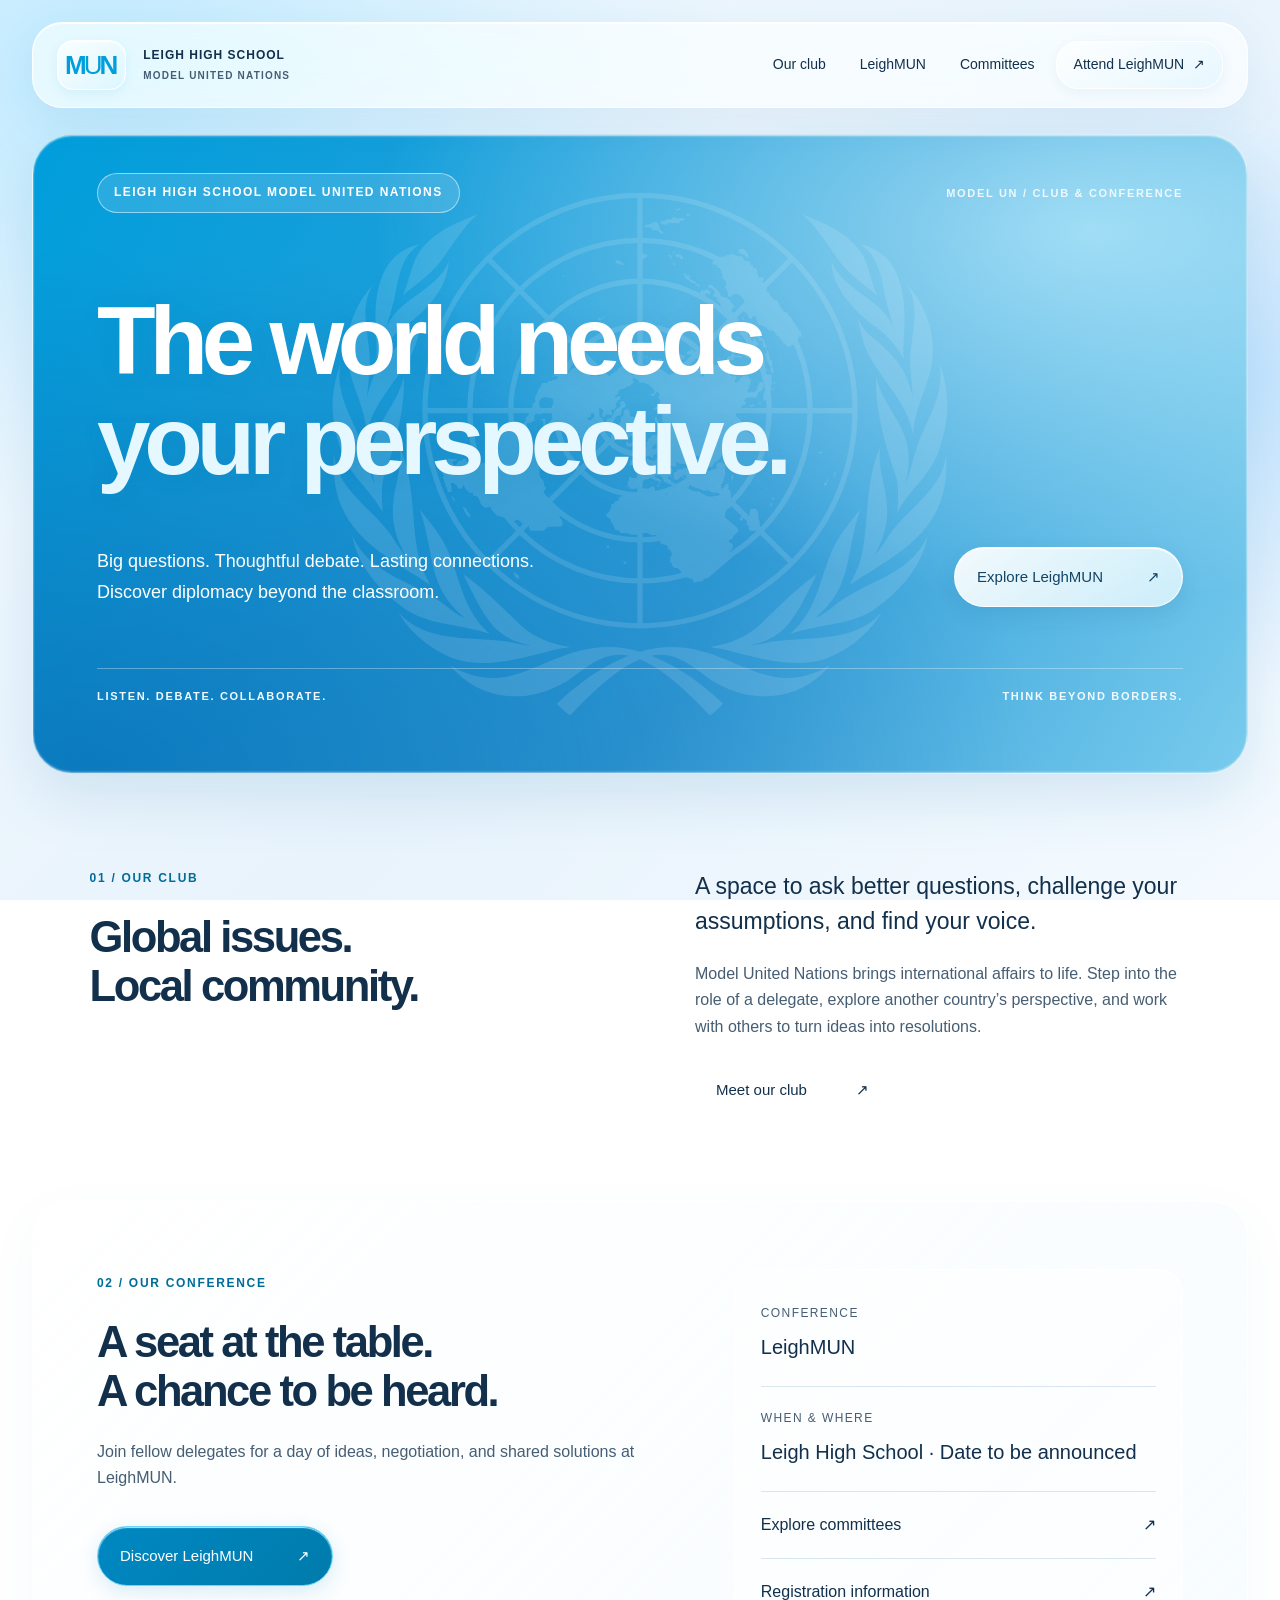
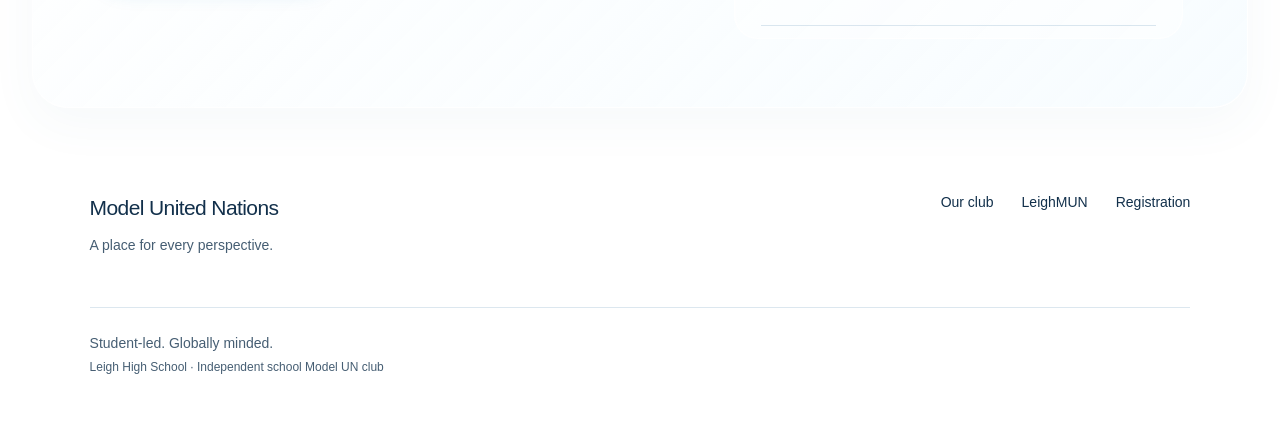
==== index.html @ d9f0d0a1 "Add files via upload" ====
<!doctype html>
<html lang="en">
  <head>
    <meta charset="utf-8" />
    <meta name="viewport" content="width=device-width, initial-scale=1" />
    <title>Home · Leigh Model UN</title>
    <meta
      name="description"
      content="A student community for diplomacy, debate, and international affairs. Explore our Model UN club and school conference."
    />
    <link
      rel="icon"
      type="image/svg+xml"
      href="data:image/svg+xml,%3Csvg xmlns='http://www.w3.org/2000/svg' viewBox='0 0 32 32'%3E%3Crect width='32' height='32' rx='6' fill='%23009edb'/%3E%3Cpath d='M7 23V9l9 9 9-9v14' fill='none' stroke='white' stroke-width='3'/%3E%3C/svg%3E"
    />
    <link rel="stylesheet" href="style.css" />
  </head>
  <body>
    <a class="skip" href="#main">Skip to content</a>
    <header>
      <a class="brand" href="index.html" aria-label="Model UN home"
        ><span class="mark">M<span>U</span>N</span
        ><span>LEIGH HIGH SCHOOL<small>MODEL UNITED NATIONS</small></span></a
      ><button class="menu" aria-expanded="false" aria-controls="nav">
        More Info
      </button>
      <nav id="nav">
        <a href="club/index.html">Our club</a
        ><a href="conference/index.html">LeighMUN</a
        ><a href="committees/index.html">Committees</a
        ><a class="nav-cta" href="registration/index.html"
          >Attend LeighMUN <span>↗</span></a
        >
      </nav>
    </header>
    <main id="main">
      <section class="hero">
        <div class="hero-top">
          <span class="eyebrow">LEIGH HIGH SCHOOL MODEL UNITED NATIONS</span
          ><span class="edition">MODEL UN / CLUB & CONFERENCE</span>
        </div>
        <div class="hero-heading">
          <img
            class="hero-un-logo"
            src="assets/un-emblem.svg"
            alt=""
            aria-hidden="true"
            width="512"
            height="436"
          />
          <h1>The world needs<br /><span>your perspective.</span></h1>
        </div>
        <div class="hero-bottom">
          <p>
            Big questions. Thoughtful debate. Lasting connections.<br />Discover
            diplomacy beyond the classroom.
          </p>
          <a class="button white" href="conference/index.html"
            >Explore LeighMUN <span>↗</span></a
          >
        </div>
        <div class="hero-rule"></div>
        <div class="hero-caption">
          <span>LISTEN. DEBATE. COLLABORATE.</span
          ><span>THINK BEYOND BORDERS.</span>
        </div>
      </section>
      <section class="intro section">
        <div>
          <span class="eyebrow blue">01 / OUR CLUB</span>
          <h2>Global issues.<br />Local community.</h2>
        </div>
        <div>
          <p class="lead">
            A space to ask better questions, challenge your assumptions, and
            find your voice.
          </p>
          <p>
            Model United Nations brings international affairs to life. Step into
            the role of a delegate, explore another country’s perspective, and
            work with others to turn ideas into resolutions.
          </p>
          <a class="text-link" href="club/index.html"
            >Meet our club <span>↗</span></a
          >
        </div>
      </section>
      <section class="conference-band section">
        <div>
          <span class="eyebrow blue">02 / OUR CONFERENCE</span>
          <h2>A seat at the table.<br />A chance to be heard.</h2>
          <p>
            Join fellow delegates for a day of ideas, negotiation, and shared
            solutions at LeighMUN.
          </p>
          <a class="button blue-button" href="conference/index.html"
            >Discover LeighMUN <span>↗</span></a
          >
        </div>
        <div class="facts">
          <div><span>CONFERENCE</span><strong>LeighMUN</strong></div>
          <div>
            <span>WHEN & WHERE</span
            ><strong>Leigh High School · Date to be announced</strong>
          </div>
          <a href="committees/index.html">Explore committees <span>↗</span></a
          ><a href="registration/index.html"
            >Registration information <span>↗</span></a
          >
        </div>
      </section>
    </main>
    <footer>
      <a class="footer-brand" href="index.html"
        >Model United Nations<span>A place for every perspective.</span></a
      >
      <div>
        <a href="club/index.html">Our club</a
        ><a href="conference/index.html">LeighMUN</a
        ><a href="registration/index.html">Registration</a>
      </div>
      <p>
        Student-led. Globally minded.<br /><small
          >Leigh High School · Independent school Model UN club</small
        >
      </p>
    </footer>
    <script src="site.js"></script>
  </body>
</html>
---- style.css ----
:root {
  --blue: #009edb;
  --ink: #112b3a;
  --muted: #526976;
  --line: #d6e3e9;
  --pale: #f0f7fa;
}
* {
  box-sizing: border-box;
}
body {
  margin: 0;
  font-family: Arial, Helvetica, sans-serif;
  color: var(--ink);
  font-size: 16px;
  line-height: 1.65;
}
a {
  color: inherit;
  text-decoration: none;
}
button {
  font: inherit;
}
header {
  min-height: 108px;
  max-width: 1600px;
  margin: auto;
  padding: 24px 4.5%;
  display: flex;
  align-items: center;
  justify-content: space-between;
  gap: 25px;
}
.brand {
  display: flex;
  align-items: center;
  gap: 17px;
  font-size: 12px;
  letter-spacing: 1.4px;
  font-weight: 700;
  line-height: 1.4;
}
.brand small {
  display: block;
  font-size: 10px;
  letter-spacing: 1.2px;
  color: var(--muted);
  margin-top: 5px;
}
.mark {
  font-size: 28px;
  letter-spacing: -3px;
  color: var(--blue);
  border: 1px solid var(--blue);
  padding: 7px 10px 7px 7px;
}
.mark span {
  font-weight: 400;
}
nav {
  display: flex;
  align-items: center;
  gap: 28px;
  font-size: 14px;
}
nav a:hover,
nav a[aria-current] {
  color: #007fae;
}
.nav-cta {
  border: 1px solid var(--line);
  padding: 11px 17px;
}
.nav-cta span {
  margin-left: 16px;
}
.menu {
  display: none;
}
.hero {
  background: var(--blue);
  color: white;
  margin: 0 22px;
  padding: 40px 5% 25px;
  min-height: 620px;
}
.hero-top,
.hero-bottom,
.hero-caption {
  display: flex;
  justify-content: space-between;
  gap: 32px;
  align-items: center;
}
.eyebrow,
.edition,
.hero-caption {
  font-size: 12px;
  letter-spacing: 1.7px;
  font-weight: 600;
}
.edition {
  opacity: 0.85;
}
.hero h1 {
  font-size: clamp(55px, 7.9vw, 122px);
  font-weight: 400;
  line-height: 1.04;
  letter-spacing: -0.06em;
  margin: 75px 0 38px;
}
.hero h1 span {
  color: #d2f0fc;
}
.hero p {
  font-size: 18px;
  line-height: 1.7;
}
.button {
  display: inline-flex;
  justify-content: space-between;
  gap: 44px;
  align-items: center;
  padding: 17px 22px;
  font-size: 15px;
  white-space: nowrap;
}
.white {
  background: white;
  color: var(--ink);
}
.button:hover {
  transform: translateY(-2px);
  box-shadow: 0 5px 20px #143e5218;
}
.hero-rule {
  height: 1px;
  background: #ffffff66;
  margin-top: 42px;
}
.hero-caption {
  margin-top: 18px;
  font-size: 11px;
}
.section {
  padding: 96px 7%;
}
.intro {
  display: grid;
  grid-template-columns: 1fr 1fr;
  gap: 10%;
  max-width: 1500px;
  margin: auto;
}
.blue {
  color: #007fae;
}
h2 {
  font-size: clamp(32px, 3.4vw, 52px);
  line-height: 1.12;
  letter-spacing: -0.045em;
  font-weight: 400;
  margin: 23px 0;
}
p {
  color: var(--muted);
  max-width: 650px;
}
.hero p {
  color: white;
}
.lead {
  font-size: 23px;
  line-height: 1.5;
  color: var(--ink);
  margin-top: 5px;
}
.text-link {
  display: inline-block;
  font-size: 15px;
  border-bottom: 1px solid var(--ink);
  padding: 10px 0;
  margin-top: 10px;
}
.text-link span {
  margin-left: 45px;
}
.conference-band {
  background: var(--pale);
  display: grid;
  grid-template-columns: 1.2fr 1fr;
  gap: 12%;
}
.blue-button {
  background: var(--blue);
  color: white;
  margin-top: 18px;
}
.facts {
  align-self: center;
}
.facts div {
  padding: 22px 0;
  border-bottom: 1px solid var(--line);
}
.facts div span {
  display: block;
  font-size: 12px;
  letter-spacing: 1.4px;
  color: var(--muted);
  margin-bottom: 7px;
}
.facts strong {
  font-size: 20px;
  font-weight: 400;
}
.facts a {
  display: flex;
  justify-content: space-between;
  border-bottom: 1px solid var(--line);
  padding: 20px 0;
}
footer {
  padding: 58px 7% 30px;
  display: flex;
  flex-wrap: wrap;
  gap: 40px;
  justify-content: space-between;
}
.footer-brand {
  font-size: 21px;
  letter-spacing: -0.6px;
}
.footer-brand span {
  display: block;
  color: var(--muted);
  font-size: 14px;
  letter-spacing: 0;
  margin-top: 8px;
}
footer div {
  display: flex;
  gap: 28px;
  font-size: 14px;
}
footer p {
  border-top: 1px solid var(--line);
  flex-basis: 100%;
  max-width: none;
  margin-top: 10px;
  padding-top: 24px;
  font-size: 14px;
}
footer small {
  font-size: 12px;
}
.skip {
  position: absolute;
  top: -100px;
  padding: 12px;
  background: white;
  z-index: 10;
}
.skip:focus {
  top: 0;
}
a:focus-visible,
button:focus-visible {
  outline: 3px solid #092e45;
  outline-offset: 5px;
}
.page-head {
  background: var(--pale);
  padding: 65px 7% 70px;
}
.page-head h1 {
  font-weight: 400;
  font-size: clamp(48px, 6vw, 84px);
  line-height: 1.05;
  letter-spacing: -0.05em;
  margin: 27px 0;
}
.page-head p {
  font-size: 20px;
  max-width: 680px;
}
.content {
  padding: 65px 7% 85px;
  max-width: 1500px;
  margin: auto;
}
.split {
  display: grid;
  grid-template-columns: 1fr 1.5fr;
  gap: 9%;
  margin-bottom: 70px;
}
.split h2 {
  margin-top: 0;
}
.list {
  border-top: 1px solid var(--line);
}
.row {
  padding: 23px 0;
  border-bottom: 1px solid var(--line);
  display: flex;
  justify-content: space-between;
  gap: 25px;
}
.row h3 {
  font-size: 20px;
  font-weight: 400;
  margin: 0;
}
.row p {
  margin: 4px 0;
}
.status {
  color: #526976;
  font-size: 14px;
}
.cards {
  display: grid;
  grid-template-columns: repeat(3, 1fr);
  gap: 24px;
}
.card {
  border-top: 2px solid var(--blue);
  background: var(--pale);
  padding: 28px;
}
.card h3 {
  font-size: 23px;
  line-height: 1.3;
  font-weight: 400;
}
.notice {
  padding: 24px 28px;
  background: var(--pale);
  border-left: 3px solid var(--blue);
  margin: 24px 0;
}
.notice p {
  margin: 0;
}
.section-title {
  margin-top: 70px;
}
.resource-links {
  display: flex;
  gap: 20px;
  flex-wrap: wrap;
}
.number {
  color: #007fae;
  font-size: 14px;
  letter-spacing: 1px;
}
@media (min-width: 1600px) {
  .hero {
    max-width: 1556px;
    margin: auto;
  }
}
@media (max-width: 1050px) {
  header {
    padding: 22px 5%;
  }
  .brand > span:last-child {
    display: none;
  }
  nav {
    gap: 19px;
  }
  .hero {
    min-height: 560px;
  }
  .hero h1 {
    margin-top: 65px;
  }
  .hero-bottom {
    align-items: flex-start;
  }
  .hero-bottom p {
    font-size: 16px;
  }
  .edition {
    display: none;
  }
}
@media (max-width: 700px) {
  header {
    min-height: 85px;
    flex-wrap: wrap;
  }
  .brand > span:last-child {
    display: block;
    font-size: 10px;
  }
  .brand small {
    font-size: 9px;
  }
  .menu {
    display: block;
    border: 1px solid var(--line);
    background: white;
    padding: 7px 12px;
  }
  nav {
    display: none;
    flex-basis: 100%;
    flex-direction: column;
    align-items: stretch;
    gap: 0;
  }
  nav.open {
    display: flex;
  }
  nav a {
    padding: 13px 0;
  }
  .nav-cta {
    padding: 13px !important;
    text-align: center;
    margin-top: 10px;
  }
  .hero {
    margin: 0 10px;
    padding: 28px 6% 20px;
    min-height: 0;
  }
  .hero h1 {
    font-size: clamp(42px, 10.5vw, 72px);
    margin: 60px 0 32px;
    letter-spacing: -0.055em;
  }
  .hero-top .eyebrow {
    font-size: 10px;
  }
  .hero-bottom {
    display: block;
  }
  .hero-bottom p br {
    display: none;
  }
  .hero .button {
    margin-top: 15px;
  }
  .hero-rule {
    margin-top: 40px;
  }
  .hero-caption {
    font-size: 8px;
    letter-spacing: 1px;
    gap: 10px;
  }
  .intro,
  .conference-band,
  .split {
    grid-template-columns: 1fr;
    gap: 25px;
  }
  .section {
    padding: 56px 7%;
  }
  .intro .lead {
    font-size: 21px;
  }
  .cards {
    grid-template-columns: 1fr;
  }
  .page-head {
    padding: 45px 7%;
  }
  .content {
    padding: 45px 7%;
  }
  .row {
    flex-direction: column;
    gap: 7px;
  }
  .split {
    margin-bottom: 50px;
  }
  footer {
    padding-top: 40px;
  }
  footer div {
    flex-wrap: wrap;
    gap: 20px;
  }
  .section-title {
    margin-top: 45px;
  }
}
@media (prefers-reduced-motion: no-preference) {
  .button {
    transition:
      transform 0.2s,
      box-shadow 0.2s;
  }
}
/* Leigh glass identity */
:root {
  --ink: #12304b;
  --muted: #465e73;
  --line: rgba(65, 125, 165, 0.18);
  --pale: rgba(255, 255, 255, 0.55);
}
body {
  font-family:
    -apple-system, BlinkMacSystemFont, "SF Pro Display", "Segoe UI", sans-serif;
  background:
    radial-gradient(ellipse at 8% 8%, #bfeaff 0, transparent 38%),
    radial-gradient(ellipse at 94% 42%, #c4e4ff 0, transparent 43%),
    linear-gradient(135deg, #f4faff, #e8f3fc 55%, #f4faff);
  background-attachment: fixed;
}
header {
  position: relative;
  z-index: 5;
  min-height: 86px;
  margin: 22px auto;
  width: calc(100% - 64px);
  max-width: 1400px;
  padding: 16px 24px;
  border: 1px solid #ffffffdb;
  border-radius: 30px;
  background: rgba(255, 255, 255, 0.64);
  -webkit-backdrop-filter: blur(28px) saturate(160%);
  backdrop-filter: blur(28px) saturate(160%);
  box-shadow:
    inset 0 1px 1px #fff,
    0 10px 40px #367ca516;
  gap: 20px;
}
.mark {
  border: 1px solid #fff;
  border-radius: 16px;
  background: linear-gradient(145deg, #ffffffc9, #d5f2ff7a);
  box-shadow:
    inset 0 1px 2px white,
    0 4px 12px #008ac414;
  font-size: 26px;
  padding: 6px 10px 6px 7px;
}
.brand {
  letter-spacing: 1px;
}
.brand small {
  letter-spacing: 1.2px;
}
nav {
  gap: 8px;
}
nav > a {
  padding: 9px 13px;
  border-radius: 22px;
}
nav > a:hover,
nav > a[aria-current] {
  background: #ffffffb3;
  color: #006d9d;
  box-shadow: inset 0 1px 0 white;
}
.nav-cta {
  background: linear-gradient(150deg, #ffffffcf, #dcf4ff94);
  border: 1px solid white;
  box-shadow: 0 3px 12px #2376a110;
}
.nav-cta span {
  margin-left: 5px;
}
.hero {
  position: relative;
  isolation: isolate;
  overflow: hidden;
  max-width: 1400px;
  margin: 26px auto 0;
  width: calc(100% - 64px);
  padding: 38px 5% 28px;
  border: 1px solid #ffffffc4;
  border-radius: 40px;
  background:
    radial-gradient(ellipse at 87% 15%, #c8f3ffb3, transparent 48%),
    radial-gradient(ellipse at 5% 100%, #004f9d75, transparent 58%),
    linear-gradient(120deg, #009edb, #329fd9 60%, #78cbed);
  box-shadow:
    inset 0 1px 2px #ffffffb3,
    inset 0 -1px 2px #ffffff77,
    0 22px 60px #247dac26;
  min-height: 640px;
}
.hero h1 {
  font-weight: 600;
  font-size: clamp(56px, 7.5vw, 110px);
  letter-spacing: -0.065em;
  margin: 78px 0 38px;
  text-shadow: 0 3px 22px #13668b14;
}
.hero h1 span {
  color: #e6f8ff;
}
.hero-top .eyebrow {
  border: 1px solid #ffffff80;
  border-radius: 30px;
  background: #ffffff24;
  padding: 9px 16px;
  letter-spacing: 1.4px;
}
.hero p {
  color: #fff;
}
.edition {
  font-size: 11px;
}
.hero-bottom {
  position: relative;
}
.button {
  border-radius: 100px;
  border: 1px solid #ffffffdc;
  background: linear-gradient(140deg, #fffffff2, #ffffffb8);
  box-shadow:
    inset 0 1px 1px white,
    0 8px 22px #06456d18;
  -webkit-backdrop-filter: blur(18px);
  backdrop-filter: blur(18px);
  font-weight: 500;
}
.hero .white {
  color: #124466;
  background: linear-gradient(140deg, #ffffffed, #e8faffc7);
}
.hero-rule {
  background: #ffffff52;
}
.hero-caption {
  color: #f1fbff;
}
h2 {
  font-weight: 550;
  letter-spacing: -0.055em;
}
.intro {
  padding-top: 90px;
  padding-bottom: 85px;
}
.conference-band {
  margin: 0 auto 25px;
  width: calc(100% - 64px);
  max-width: 1400px;
  border: 1px solid #ffffffe6;
  border-radius: 36px;
  background: linear-gradient(135deg, #ffffffa3, #eef9ff73);
  box-shadow:
    inset 0 1px 0 white,
    0 16px 48px #3c7c9e0c;
  -webkit-backdrop-filter: blur(24px);
  backdrop-filter: blur(24px);
  padding: 68px 5%;
  gap: 9%;
}
.blue-button {
  background: linear-gradient(135deg, #0088c2, #007bab);
  color: white;
  border-color: #6bd4ff;
  box-shadow:
    inset 0 1px 1px #b3ebff,
    0 6px 20px #0085be26;
}
.facts {
  padding: 12px 26px;
  background: #ffffff7a;
  border: 1px solid #ffffffd6;
  border-radius: 24px;
  box-shadow: inset 0 1px 1px white;
}
.facts div:last-child {
  border-bottom: 0;
}
.text-link {
  border: 1px solid #ffffffdd;
  background: #ffffff91;
  border-radius: 40px;
  padding: 11px 20px;
  box-shadow: inset 0 1px 1px white;
  font-weight: 500;
}
.text-link:hover {
  background: white;
}
.page-head {
  max-width: 1400px;
  width: calc(100% - 64px);
  margin: 26px auto 0;
  border-radius: 38px;
  padding: 60px 5%;
  border: 1px solid #ffffffda;
  background:
    radial-gradient(ellipse at 90% 10%, #91d9ff70, transparent 65%),
    linear-gradient(135deg, #ffffffab, #ffffff4f);
  box-shadow:
    inset 0 1px 1px white,
    0 18px 55px #2e709318;
  -webkit-backdrop-filter: blur(22px);
  backdrop-filter: blur(22px);
}
.page-head h1 {
  font-weight: 600;
  letter-spacing: -0.06em;
}
.page-head .eyebrow {
  display: inline-block;
  border: 1px solid #ffffffbd;
  padding: 8px 14px;
  border-radius: 40px;
  background: #ffffff75;
}
.content {
  padding-top: 75px;
}
.list {
  padding: 8px 25px;
  border: 1px solid #ffffffed;
  border-radius: 26px;
  background: #ffffff73;
  box-shadow:
    inset 0 1px 0 white,
    0 10px 35px #24749b0b;
  -webkit-backdrop-filter: blur(20px);
  backdrop-filter: blur(20px);
}
.row:last-child {
  border-bottom: 0;
}
.row {
  align-items: center;
}
.row h3 {
  font-weight: 550;
}
.status {
  padding: 5px 12px;
  border: 1px solid #ffffffa8;
  background: #f0faff80;
  border-radius: 30px;
  color: #345774;
}
.notice {
  border: 1px solid #ffffffb8;
  border-radius: 20px;
  background: #ffffff70;
  box-shadow: inset 0 1px 0 #fff;
  padding: 23px;
}
.card {
  border: 1px solid #ffffffeb;
  border-radius: 28px;
  background: linear-gradient(140deg, #ffffffb8, #ffffff59);
  box-shadow:
    inset 0 1px 1px white,
    0 10px 28px #2778a410;
  -webkit-backdrop-filter: blur(22px);
  backdrop-filter: blur(22px);
}
a.card:hover {
  background: #ffffffd9;
  transform: translateY(-3px);
}
.conference-list {
  display: grid;
  grid-template-columns: 1fr 1fr;
  gap: 12px;
  padding: 0;
  margin: 24px 0;
  list-style: none;
}
.conference-list li {
  padding: 20px;
  border: 1px solid #ffffffe3;
  border-radius: 22px;
  background: linear-gradient(135deg, #ffffffb8, #ffffff60);
  box-shadow:
    inset 0 1px 1px white,
    0 7px 20px #276d9410;
  display: flex;
  flex-direction: column;
  justify-content: center;
  min-height: 105px;
}
.conference-list strong {
  font-size: 19px;
  letter-spacing: -0.4px;
  font-weight: 600;
  color: #006a9b;
}
.conference-list span {
  font-size: 14px;
  margin-top: 4px;
  color: var(--muted);
}
footer {
  max-width: 1460px;
  margin: auto;
}
.menu {
  border-radius: 25px;
  background: #ffffffa8;
  border-color: white;
}
.skip {
  border-radius: 14px;
}
.blue,
.number {
  color: #006c9a;
}
@media (max-width: 1100px) {
  header {
    width: calc(100% - 40px);
    padding: 15px 20px;
  }
  nav {
    gap: 1px;
  }
  nav > a {
    padding: 9px 11px;
  }
  .hero,
  .conference-band,
  .page-head {
    width: calc(100% - 40px);
  }
  .hero-top .eyebrow {
    font-size: 10px;
  }
  .hero h1 {
    margin-top: 70px;
  }
}
@media (max-width: 700px) {
  header {
    width: calc(100% - 28px);
    margin: 14px auto;
    border-radius: 26px;
    padding: 13px 16px;
    min-height: 76px;
  }
  .hero,
  .page-head,
  .conference-band {
    width: calc(100% - 28px);
    margin: 16px auto;
    border-radius: 30px;
  }
  .hero {
    padding: 27px 6% 23px;
    min-height: 0;
  }
  .hero h1 {
    font-size: clamp(41px, 10.5vw, 72px);
    margin: 57px 0 28px;
  }
  .hero-top .eyebrow {
    font-size: 9px;
    letter-spacing: 0.8px;
    padding: 8px 11px;
  }
  .hero .button {
    padding: 14px 20px;
  }
  .page-head {
    padding: 38px 6%;
  }
  .page-head h1 {
    font-size: clamp(39px, 10vw, 64px);
  }
  .page-head p {
    font-size: 18px;
  }
  .page-head .eyebrow {
    font-size: 10px;
    letter-spacing: 1px;
  }
  .conference-band {
    padding: 40px 6%;
  }
  .section {
    padding-top: 48px;
    padding-bottom: 48px;
  }
  .hero-caption {
    font-size: 8px;
    letter-spacing: 0.7px;
  }
  .row {
    align-items: flex-start;
    gap: 8px;
  }
  .conference-list {
    gap: 10px;
  }
  .conference-list li {
    padding: 16px;
    min-height: 100px;
  }
  .conference-list strong {
    font-size: 17px;
  }
  .conference-list span {
    font-size: 14px;
  }
  .facts {
    padding: 8px 20px;
  }
  nav > a {
    padding: 12px;
  }
  .content {
    padding-top: 50px;
  }
}
@media (prefers-reduced-motion: no-preference) {
  a.card,
  nav > a,
  .text-link {
    transition:
      background 0.2s,
      transform 0.2s,
      box-shadow 0.2s;
  }
}
@supports not (backdrop-filter: blur(1px)) {
  header {
    background: #f1f9fe;
  }
  .card,
  .list,
  .conference-band {
    background: #edf7fd;
  }
}
.subnav {
  display: flex;
  flex-wrap: wrap;
  justify-content: center;
  gap: 7px;
  width: fit-content;
  max-width: calc(100% - 28px);
  margin: 25px auto 0;
  padding: 7px;
  border-radius: 26px;
  background: #ffffff8c;
  border: 1px solid white;
  box-shadow:
    inset 0 1px 1px white,
    0 5px 25px #2376a10d;
  backdrop-filter: blur(20px);
  -webkit-backdrop-filter: blur(20px);
}
.subnav a {
  padding: 8px 17px;
  border-radius: 22px;
  font-size: 14px;
}
.subnav a[aria-current="page"] {
  background: #007faf;
  color: white;
  box-shadow: inset 0 1px 1px #a2e5ff;
}
.subnav a:hover:not([aria-current]) {
  background: #fff;
  color: #006c9a;
}
@media (max-width: 700px) {
  .subnav {
    display: flex;
    flex-direction: row;
    align-items: center;
    gap: 3px;
    padding: 6px;
  }
  .subnav a {
    padding: 8px 12px;
  }
  .subnav a[aria-current="page"] {
    color: white;
  }
}

.conference-cards {
  grid-template-columns: repeat(2, minmax(0, 1fr));
}
@media (max-width: 700px) {
  .conference-cards {
    grid-template-columns: 1fr;
  }
}

.committee-section {
  margin-bottom: 0;
  align-items: start;
}
.committee-section h2 {
  margin-top: 18px;
}
.committee-topic {
  font-size: clamp(25px, 3vw, 36px);
  line-height: 1.22;
  letter-spacing: -0.035em;
  font-weight: 550;
  margin: 0 0 22px;
}
.committee-divider {
  border: 0;
  border-top: 1px solid rgba(48, 111, 150, 0.27);
  margin: 64px 0;
}
.guide-pending {
  display: inline-block;
  min-width: 240px;
}
.guide-pending strong {
  font-weight: 550;
}
.guide-pending p {
  font-size: 14px;
  margin-top: 5px;
}
.ga-content > .text-link {
  margin-top: 45px;
}
.sr-only {
  position: absolute;
  width: 1px;
  height: 1px;
  padding: 0;
  margin: -1px;
  overflow: hidden;
  clip: rect(0, 0, 0, 0);
  white-space: nowrap;
  border: 0;
}
@media (max-width: 700px) {
  .committee-divider {
    margin: 42px 0;
  }
  .committee-section {
    gap: 18px;
  }
}

.conference-list li {
  padding: 0;
  overflow: hidden;
}
.conference-list li > a {
  display: flex;
  flex-direction: column;
  justify-content: center;
  width: 100%;
  height: 100%;
  padding: 20px;
  border-radius: 22px;
}
.conference-list li > a:hover {
  background: #ffffffac;
}
.conference-list strong > span {
  display: inline;
  font-size: 17px;
  color: inherit;
  margin-left: 5px;
}
@media (max-width: 700px) {
  .conference-list li > a {
    padding: 16px;
  }
}

.registration-content {
  max-width: 1040px;
}
.registration-frame {
  display: block;
  width: 100%;
  height: 2050px;
  margin: 30px 0 0;
  border: 1px solid #fff;
  border-radius: 28px;
  background: #f7fbff;
  box-shadow: 0 12px 40px #2376a114;
}
@media (max-width: 700px) {
  .registration-frame {
    height: 2350px;
    border-radius: 20px;
  }
  .registration-content {
    padding-left: 4%;
    padding-right: 4%;
  }
}

.glass-registration {
  max-width: 1400px;
  display: grid;
  grid-template-columns: 0.72fr 1.4fr;
  gap: 7%;
  align-items: start;
}
.registration-aside {
  padding-top: 24px;
}
.registration-aside h2 {
  font-size: 42px;
}
.format-note {
  display: flex;
  justify-content: space-between;
  padding: 17px 0;
  border-bottom: 1px solid var(--line);
  gap: 15px;
}
.format-note span {
  color: var(--muted);
  font-size: 15px;
}
.registration-card {
  padding: 38px;
  border: 1px solid #ffffffed;
  border-radius: 34px;
  background: linear-gradient(140deg, #ffffffb5, #ffffff63);
  box-shadow:
    inset 0 1px 1px white,
    0 18px 60px #337c9c17;
  backdrop-filter: blur(24px);
  -webkit-backdrop-filter: blur(24px);
}
.registration-card fieldset {
  padding: 0;
  margin: 0 0 32px;
  border: 0;
  min-width: 0;
}
.registration-card legend {
  font-size: 21px;
  font-weight: 600;
  letter-spacing: -0.6px;
  margin-bottom: 20px;
}
.type-options {
  display: grid;
  grid-template-columns: 1fr 1fr;
  gap: 12px;
}
.type-options label,
.preference {
  position: relative;
  cursor: pointer;
}
.type-options input {
  position: absolute;
  top: 20px;
  right: 16px;
  width: 17px;
  height: 17px;
  accent-color: #008bbf;
}
.type-options label > span {
  display: block;
  border: 1px solid #ffffffdf;
  border-radius: 21px;
  padding: 19px 40px 19px 18px;
  background: #ffffff75;
  font-weight: 600;
  transition:
    background 0.2s,
    box-shadow 0.2s;
}
.type-options small {
  display: block;
  font-weight: 400;
  font-size: 13px;
  color: var(--muted);
  margin-top: 3px;
}
.type-options input:checked + span {
  background: linear-gradient(135deg, #def6ffed, #ffffffc4);
  box-shadow:
    inset 0 0 0 1px #009edb80,
    0 5px 20px #009edb10;
}
.reg-grid {
  display: grid;
  grid-template-columns: 1fr 1fr;
  gap: 20px 16px;
}
.reg-field {
  display: flex;
  flex-direction: column;
  gap: 8px;
  font-size: 14px;
  font-weight: 500;
}
.reg-field input {
  width: 100%;
  min-width: 0;
  min-height: 49px;
  padding: 12px 14px;
  font: inherit;
  font-size: 16px;
  border: 1px solid #abcbdcaa;
  border-radius: 14px;
  color: var(--ink);
  background: #ffffff96;
  box-shadow: inset 0 2px 4px #4786a108;
}
.reg-field input:focus {
  outline: 3px solid #009edb38;
  border-color: #0089bc;
  background: #fff;
}
.reg-subheading {
  font-size: 19px;
  letter-spacing: -0.5px;
  margin: 30px 0 9px;
}
.reg-help,
.reg-fine {
  font-size: 14px;
  line-height: 1.6;
}
.reg-help {
  margin-bottom: 22px;
}
.count-total {
  font-size: 14px;
  padding: 12px 16px;
  border: 1px solid #fff;
  border-radius: 14px;
  background: #e4f5fc96;
}
.preference-grid {
  display: grid;
  grid-template-columns: 1fr 1fr;
  gap: 12px;
}
.preference {
  display: flex;
  align-items: center;
  gap: 12px;
  background: #ffffff80;
  border: 1px solid #ffffffef;
  border-radius: 18px;
  padding: 16px;
}
.preference:has(input:checked) {
  background: #e0f5ff;
  box-shadow: inset 0 0 0 1px #009edb80;
}
.preference input {
  accent-color: #008bbf;
  width: 18px;
  height: 18px;
  flex-shrink: 0;
}
.preference strong {
  font-size: 16px;
}
.preference small {
  display: block;
  font-size: 12px;
  line-height: 1.5;
  color: var(--muted);
}
.registration-bottom {
  border-top: 1px solid var(--line);
  padding-top: 13px;
}
.registration-bottom .button {
  cursor: pointer;
  width: 100%;
  justify-content: space-between;
  margin-top: 12px;
}
.registration-fallback {
  font-size: 13px;
  color: #006a99;
  text-decoration: underline;
  text-underline-offset: 3px;
}
#registration-status {
  font-size: 14px;
}
.registration-card [hidden] {
  display: none !important;
}
.type-options input:focus-visible + span {
  outline: 3px solid #006b9d;
  outline-offset: 3px;
}
@media (max-width: 950px) {
  .glass-registration {
    grid-template-columns: 1fr;
    gap: 25px;
  }
  .registration-aside {
    display: none;
  }
}
@media (max-width: 600px) {
  .registration-card {
    padding: 24px 18px;
    border-radius: 26px;
  }
  .reg-grid {
    grid-template-columns: 1fr;
  }
  .type-options label > span {
    padding: 16px 30px 16px 12px;
  }
  .type-options input {
    right: 10px;
    top: 20px;
  }
  .preference-grid {
    grid-template-columns: 1fr;
  }
  .glass-registration {
    padding: 30px 5%;
  }
  .registration-heading h1 {
    font-size: 46px;
  }
}

/* Center the decorative emblem behind the homepage content. */
.hero-un-logo {
  position: absolute;
  z-index: -1;
  top: 50%;
  left: 50%;
  width: min(62%, 620px);
  height: auto;
  transform: translate(-50%, -50%);
  filter: brightness(0) invert(1);
  opacity: 0.12;
  pointer-events: none;
  user-select: none;
}
@media (max-width: 700px) {
  .hero-un-logo {
    width: 90%;
  }
}

/* Campus wayfinding */
.campus-map-section {
  margin-top: 64px;
}
.campus-map-figure {
  margin: 28px 0;
  padding: 12px;
  border: 1px solid #ffffffcc;
  border-radius: 28px;
  background: #ffffff80;
  box-shadow: 0 16px 48px #247dac18;
  overflow: hidden;
}
.campus-map-figure img {
  display: block;
  width: 100%;
  height: auto;
  border-radius: 18px;
}
.campus-map-figure figcaption {
  padding: 12px 8px 2px;
  font-size: 14px;
}
.campus-room-list {
  display: grid;
  grid-template-columns: repeat(2, minmax(0, 1fr));
  gap: 16px;
  margin-bottom: 28px;
}
.campus-room-list > div {
  padding: 24px;
  border: 1px solid #ffffffcc;
  border-radius: 22px;
  background: #ffffff80;
}
.campus-room-list span {
  display: block;
  color: #1678a6;
  font-size: 12px;
  letter-spacing: 0.06em;
  margin-bottom: 10px;
}
.campus-room-list strong {
  font-size: 24px;
}
@media (max-width: 600px) {
  .campus-room-list {
    grid-template-columns: 1fr;
  }
}

/* Club leadership: paired headings above two balanced groups. */
.team-section {
  display: grid;
  grid-template-columns: repeat(2, minmax(0, 1fr));
  grid-template-areas: "intro advisor" "officers social";
  align-items: start;
  gap: 28px 32px;
  margin-bottom: 70px;
}
.team-intro {
  grid-area: intro;
}
.team-intro h2 {
  margin: 10px 0 0;
}
.team-advisor {
  grid-area: advisor;
  align-self: center;
  padding: 22px 26px;
  border: 1px solid #ffffffcc;
  border-radius: 24px;
  background: #ffffff70;
  box-shadow: inset 0 1px 0 #fff;
}
.team-advisor h3 {
  margin: 8px 0 0;
  font-size: 28px;
  font-weight: 550;
}
.team-officers {
  grid-area: officers;
}
.team-social {
  grid-area: social;
}
.team-group-label {
  margin: 0 0 14px;
  color: #345774;
  font-size: 16px;
  font-weight: 550;
}
.team-section .row {
  min-height: 82px;
}
.team-section .status {
  text-align: center;
}
@media (max-width: 700px) {
  .team-section {
    grid-template-columns: minmax(0, 1fr);
    grid-template-areas: "intro" "officers" "advisor" "social";
    gap: 24px;
  }
  .team-section .row {
    gap: 12px;
  }
}
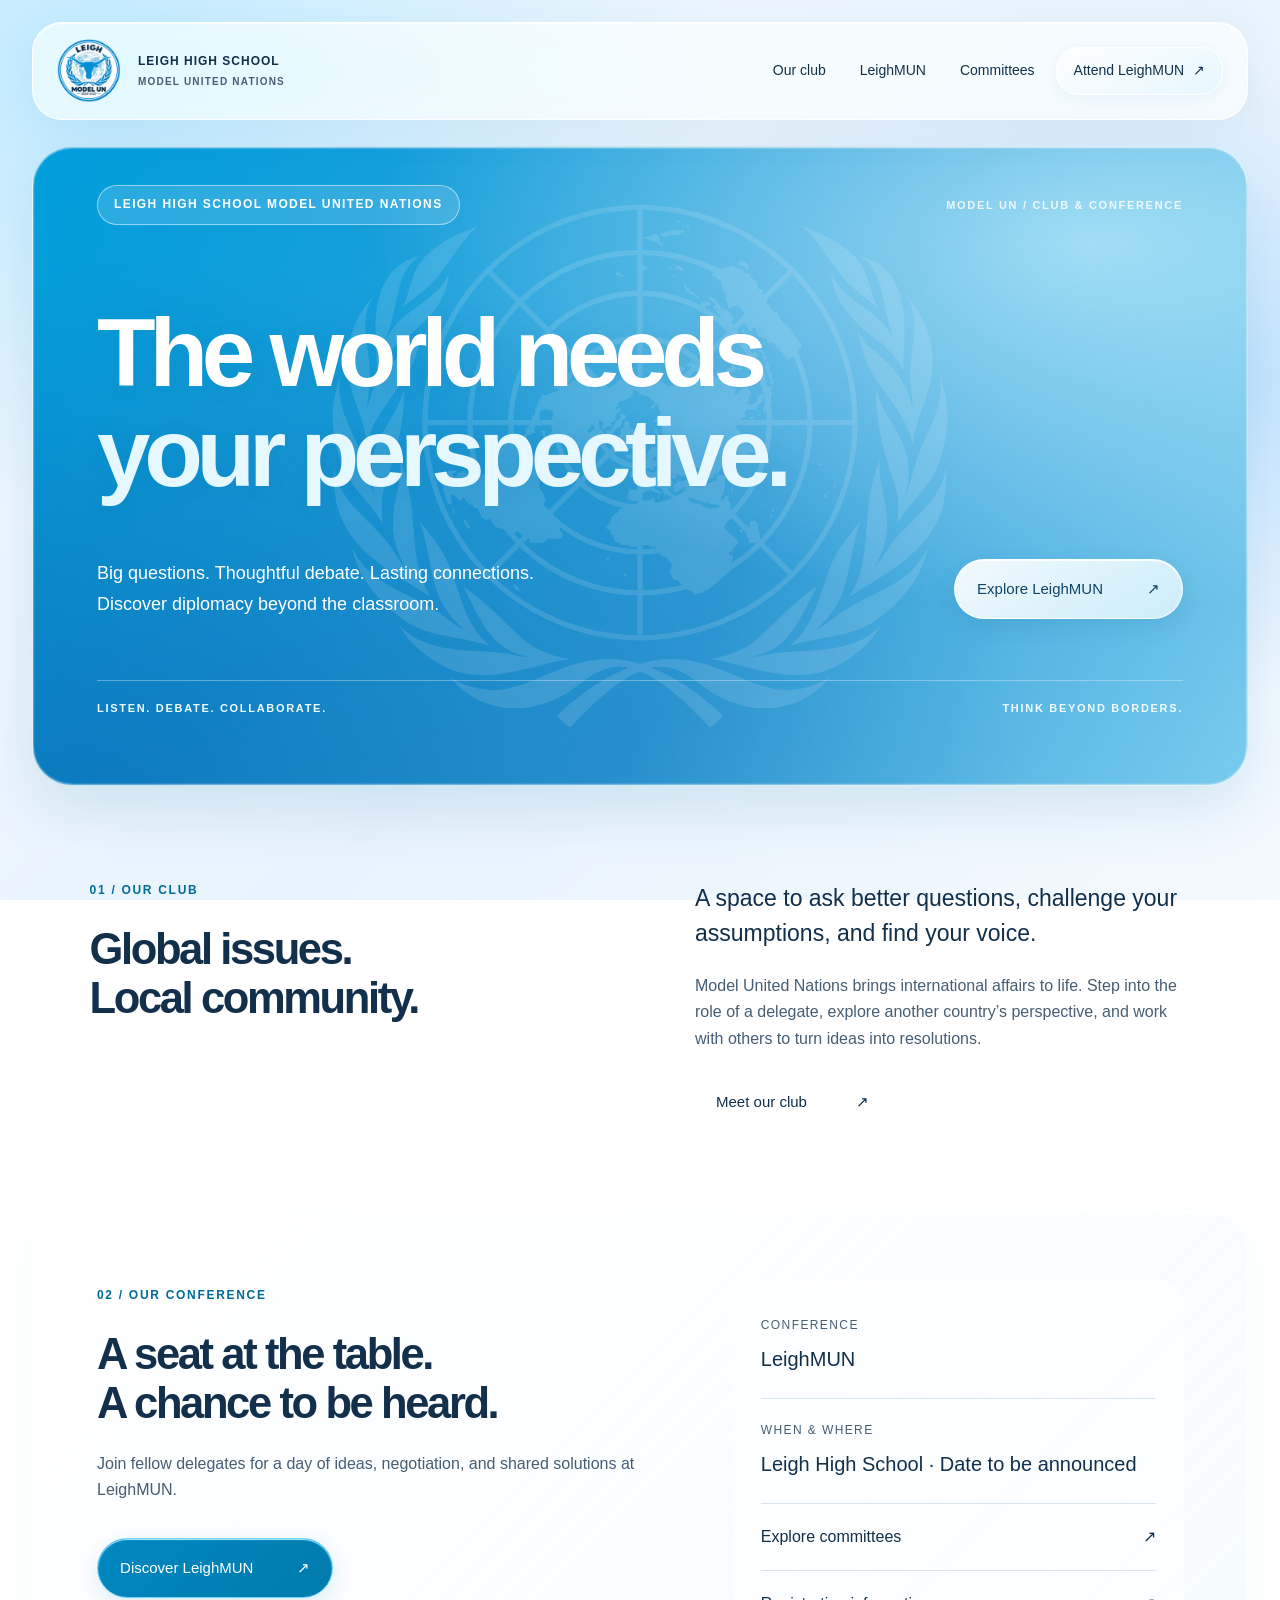
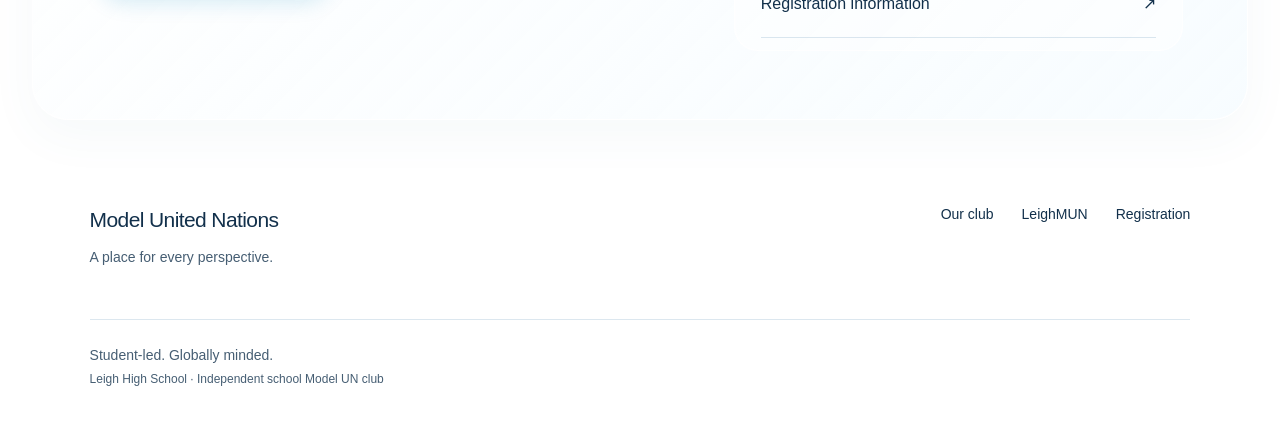
==== commit 356131bd: "Change favicon to PNG and add club logo Updated the favicon link from an SVG data URL to a PNG file " ====
--- a/index.html
+++ b/index.html
@@ -8,19 +8,20 @@
       name="description"
       content="A student community for diplomacy, debate, and international affairs. Explore our Model UN club and school conference."
     />
-    <link
-      rel="icon"
-      type="image/svg+xml"
-      href="data:image/svg+xml,%3Csvg xmlns='http://www.w3.org/2000/svg' viewBox='0 0 32 32'%3E%3Crect width='32' height='32' rx='6' fill='%23009edb'/%3E%3Cpath d='M7 23V9l9 9 9-9v14' fill='none' stroke='white' stroke-width='3'/%3E%3C/svg%3E"
-    />
+    <link rel="icon" type="image/png" href="assets/leigh-model-un-logo.png" />
     <link rel="stylesheet" href="style.css" />
   </head>
   <body>
     <a class="skip" href="#main">Skip to content</a>
     <header>
       <a class="brand" href="index.html" aria-label="Model UN home"
-        ><span class="mark">M<span>U</span>N</span
-        ><span>LEIGH HIGH SCHOOL<small>MODEL UNITED NATIONS</small></span></a
+        ><img
+          class="club-logo"
+          src="assets/leigh-model-un-logo.png"
+          alt="Leigh Model UN"
+          width="64"
+          height="64"
+        /><span>LEIGH HIGH SCHOOL<small>MODEL UNITED NATIONS</small></span></a
       ><button class="menu" aria-expanded="false" aria-controls="nav">
         More Info
       </button>
--- a/style.css
+++ b/style.css
@@ -1466,3 +1466,18 @@
     gap: 12px;
   }
 }
+
+/* Leigh Model UN club emblem. */
+.club-logo {
+  display: block;
+  width: 64px;
+  height: 64px;
+  object-fit: contain;
+  flex-shrink: 0;
+}
+@media (max-width: 700px) {
+  .club-logo {
+    width: 48px;
+    height: 48px;
+  }
+}
